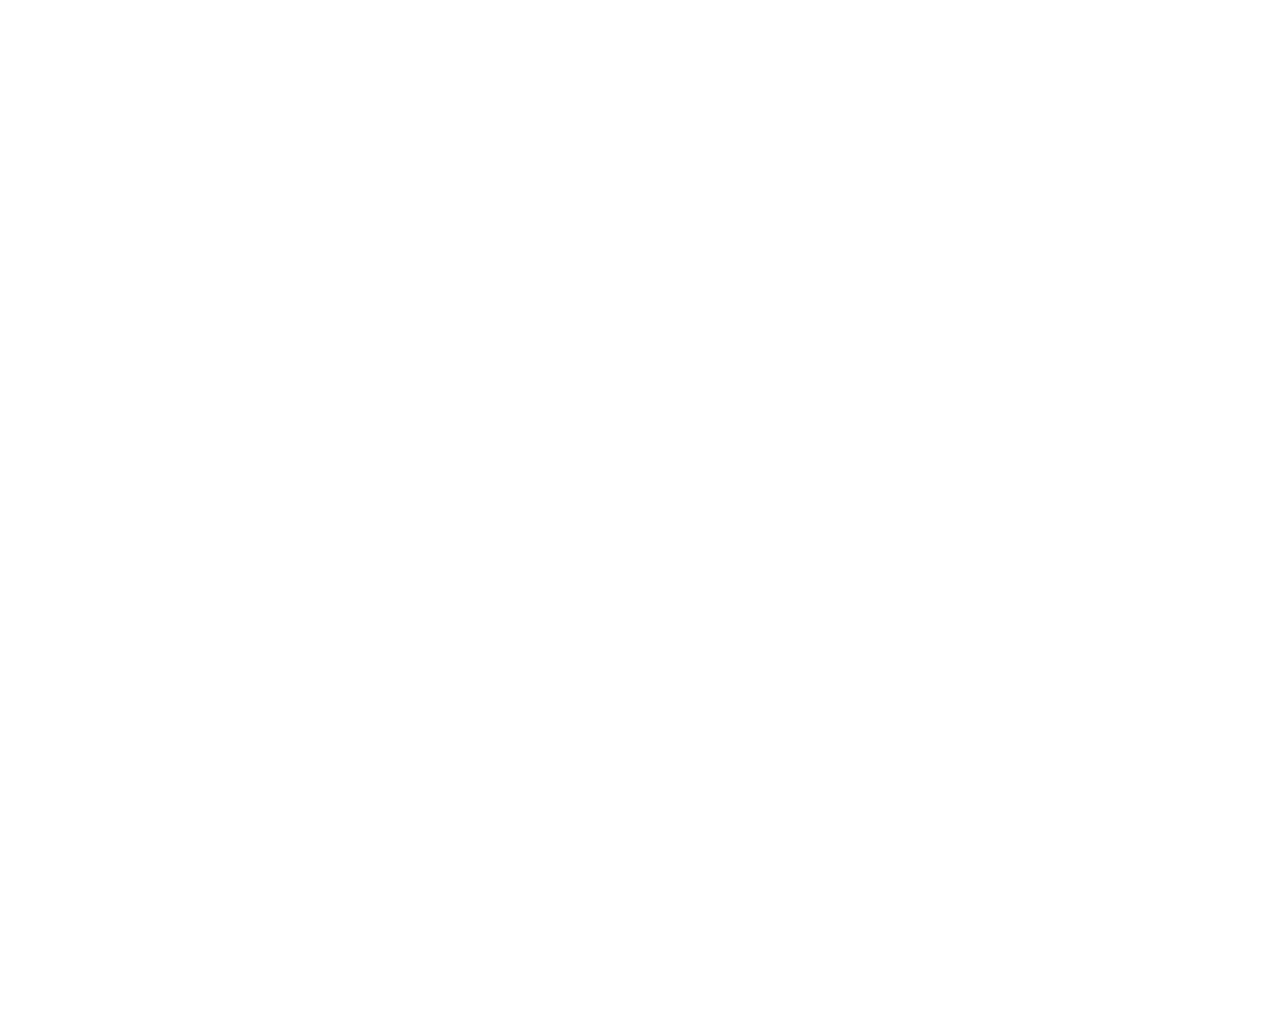
==== change password/index.html @ f47fa2d4 "change pass page -> initialization." ====
<!DOCTYPE html>
<html lang="en">
  <head>
    <meta charset="UTF-8" />
    <meta name="viewport" content="width=device-width, initial-scale=1.0" />
    <title>Change Password</title>
    <link rel="icon" type="image/x-icon" href="icons/nibble-icon.svg" />

    <link rel="stylesheet" href="styles.css" />
    <link rel="stylesheet" href="normalize.css" />
    <script src="script.js" defer></script>
    <link
      href="https://fonts.googleapis.com/css?family=Open Sans"
      rel="stylesheet"
    />
  </head>
  <body>
    <div class="all-signin"></div>
  </body>
</html>
---- change password/styles.css ----
*{
    font-family: 'Open Sans', Tahoma, Geneva, Verdana, sans-serif;
}


.all-signin{
    display: grid;
    width: 90rem;
    height: 64rem;

    grid-template-columns: repeat(1, 36rem) repeat(1, 54rem);
}
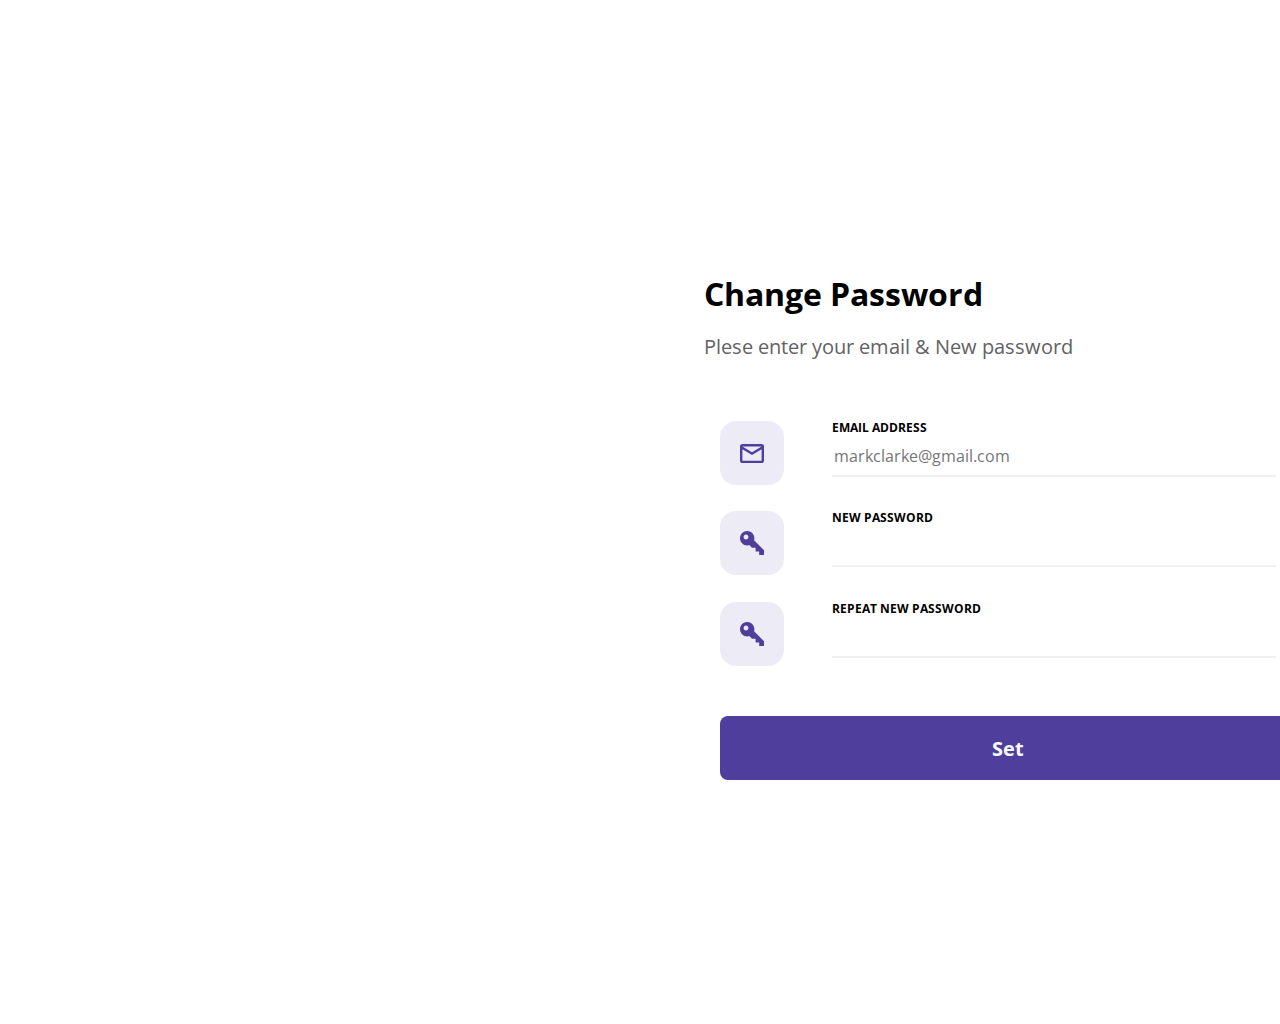
==== commit a5515744: "change pass page -> page implementation." ====
--- a/change password/index.html
+++ b/change password/index.html
@@ -15,6 +15,62 @@
     />
   </head>
   <body>
-    <div class="all-signin"></div>
+    <div class="change-password">
+      <div class="nibble-image"></div>
+
+      <div class="change-password-form">
+        <div class="form-welcoming">
+          <h3>Change Password</h3>
+          <h5>Plese enter your email & New password</h5>
+        </div>
+
+        <div class="change-password-inputs">
+          <form action="#">
+
+            <div class="input-box">
+              <img src="images/email-input.svg" alt="email input" />
+              <label for="email-input">EMAIL ADDRESS</label>
+              <br />
+              <input
+                type="email"
+                name="email-input"
+                id="email-input"
+                placeholder="markclarke@gmail.com"
+              />
+            </div>
+
+            <div class="input-box">
+              <img src="images/password-image.svg" alt="password image" />
+              <label for="password-input">NEW PASSWORD</label>
+              <br />
+              <input
+                type="password"
+                name="password-input"
+                id="password-input"
+              />
+            </div>
+
+            <div class="input-box">
+              <img src="images/password-image.svg" alt="password image" />
+              <label for="repeat-password-input">REPEAT NEW PASSWORD</label>
+              <br />
+              <input
+                type="password"
+                name="repeat-password-input"
+                id="repeat-password-input"
+              />
+            </div>
+
+            <div class="change-password-buttons">
+              <input
+                type="submit"
+                id="change-password-button"
+                value="Set"
+              />
+            </div>
+          </form>
+        </div>
+      </div>
+    </div>
   </body>
 </html>
--- a/change password/styles.css
+++ b/change password/styles.css
@@ -3,10 +3,102 @@
 }
 
 
-.all-signin{
+.change-password{
     display: grid;
     width: 90rem;
     height: 64rem;
-
     grid-template-columns: repeat(1, 36rem) repeat(1, 54rem);
 }
+
+.change-password .nibble-image{
+    background-image: url('images/signin-image.svg');
+    grid-column: 1;
+}
+
+
+.change-password-form{
+    display: flex;
+    flex-direction: column;
+    align-items: center;
+    justify-content: center;
+}
+
+.change-password-form .form-welcoming{
+    margin-left: -15rem;
+    margin-bottom: 2rem;
+}
+
+.change-password-form .form-welcoming h3{
+    font-size: 2rem;
+    font-weight: 700;
+}
+
+.change-password-form .form-welcoming h5{
+    font-size: 1.25rem;
+    font-weight: 400;
+    color: #626264;
+    line-height: 0.1rem;
+}
+
+.change-password-form .change-password-inputs{
+    display: flex;
+    flex-direction: column;
+}
+
+
+.change-password-form .change-password-inputs .input-box{
+    display: grid;
+    grid-template-columns: repeat(1, 4rem) repeat(1, 30.75rem);
+    grid-template-rows: repeat(1, 1.5rem) repeat(1, 3rem);
+}
+
+.change-password-form .change-password-inputs .input-box img{
+    grid-column: 1/2;
+    grid-row: 1/3;
+    margin-top: 0.5rem;
+}
+
+
+.change-password-form .change-password-inputs .input-box label{
+    grid-column: 2/3;
+    grid-row: 1/2;
+    font-size: 0.75rem;
+    font-weight: 700;
+    margin-top: 0.5rem;
+    margin-left: 3rem;
+}
+
+.change-password-form .change-password-inputs .input-box input{
+    grid-column: 2/3;
+    grid-row: 2/3;
+    border: 0;
+    border-bottom: #A3A3A429 solid 0.125rem;
+    margin-bottom: 0.5rem;
+    margin-left: 3rem;
+}
+
+#email-input:focus, #password-input:focus, #repeat-password-input:focus{
+    outline: 0;
+    border-bottom: #000 solid 0.125rem;;
+}
+
+#change-password-button{
+
+    width: 36rem;
+    height: 4rem;
+
+    background-color: #503E9D;
+    color: #F7FAFC;
+
+    font-size: 1.25rem;
+    font-weight: 700;
+
+    border: 0;
+    border-radius: 0.5rem;
+
+    margin-top: 2rem;
+}
+
+#signin-button:hover, #change-password-button:hover{
+    cursor: pointer;
+}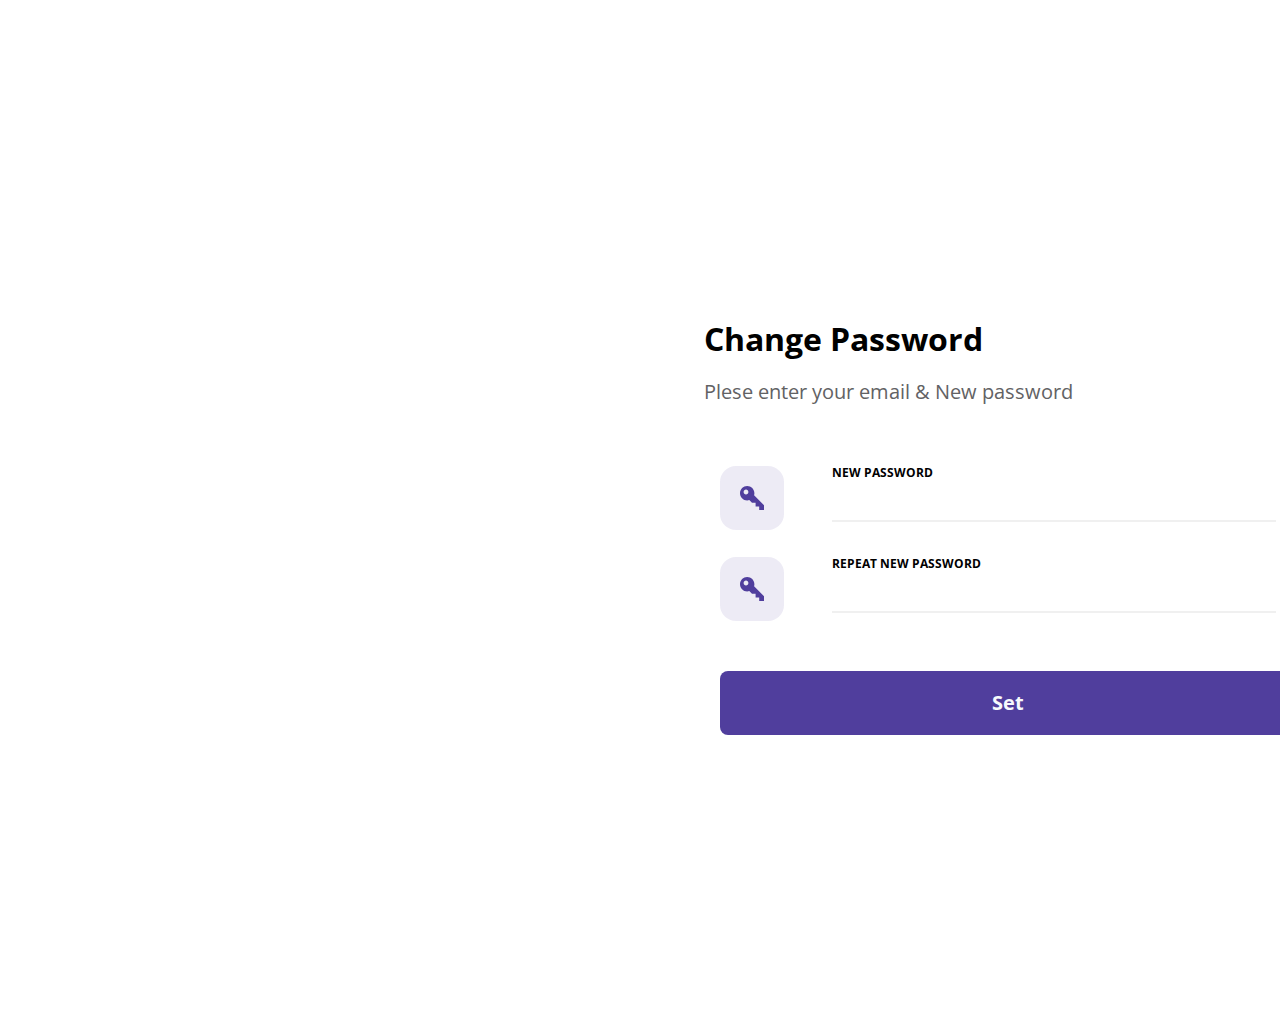
==== commit 75e036a0: "change pass page -> removing email input." ====
--- a/change password/index.html
+++ b/change password/index.html
@@ -26,18 +26,6 @@
 
         <div class="change-password-inputs">
           <form action="#">
-
-            <div class="input-box">
-              <img src="images/email-input.svg" alt="email input" />
-              <label for="email-input">EMAIL ADDRESS</label>
-              <br />
-              <input
-                type="email"
-                name="email-input"
-                id="email-input"
-                placeholder="markclarke@gmail.com"
-              />
-            </div>
 
             <div class="input-box">
               <img src="images/password-image.svg" alt="password image" />
--- a/change password/styles.css
+++ b/change password/styles.css
@@ -77,7 +77,7 @@
     margin-left: 3rem;
 }
 
-#email-input:focus, #password-input:focus, #repeat-password-input:focus{
+#password-input:focus, #repeat-password-input:focus{
     outline: 0;
     border-bottom: #000 solid 0.125rem;;
 }
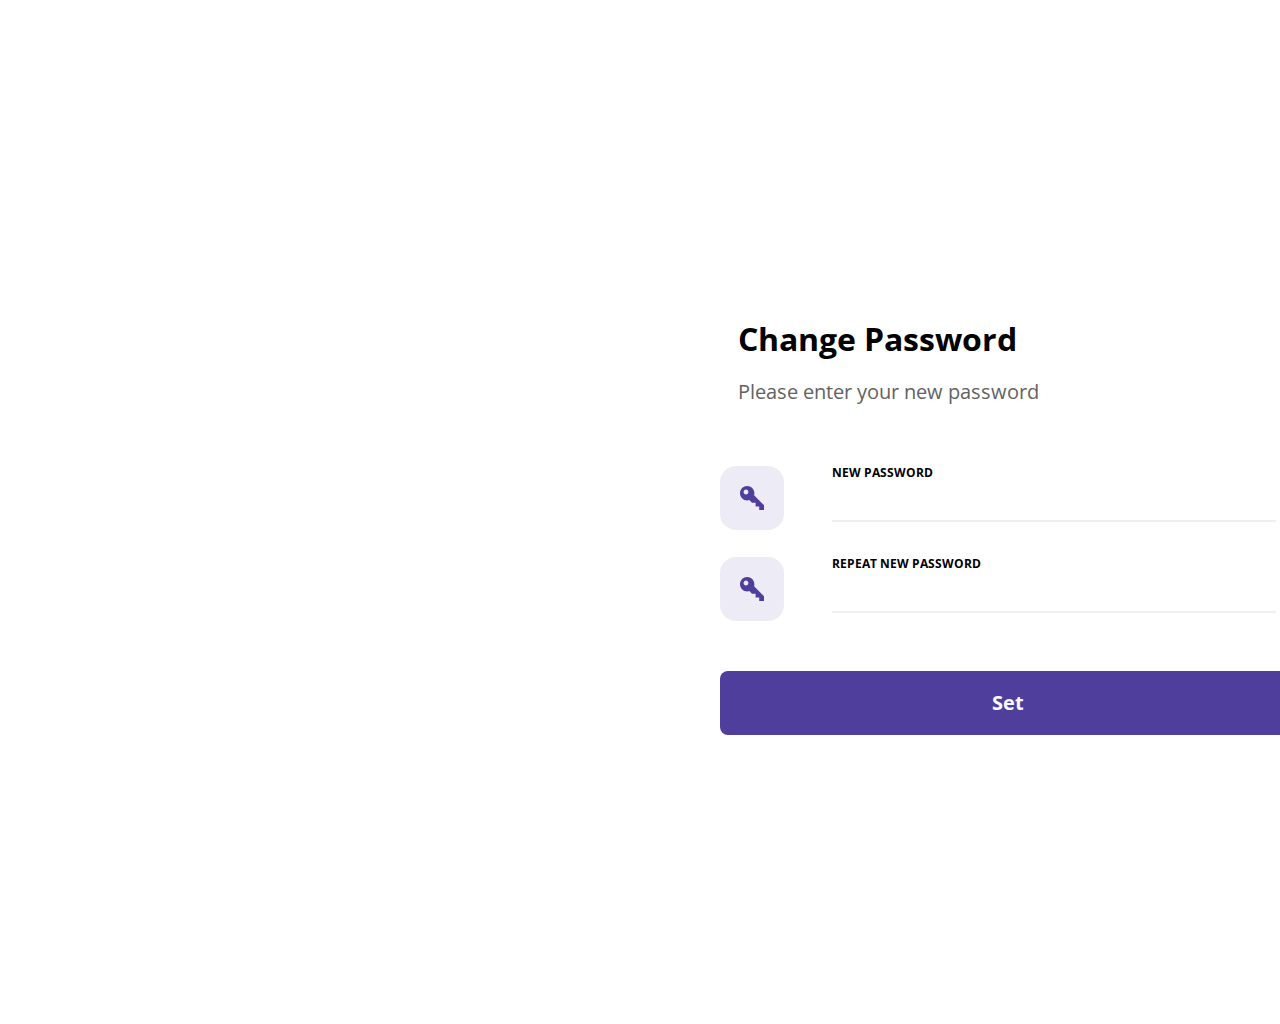
==== commit 50b65c35: "complete change password" ====
--- a/change password/index.html
+++ b/change password/index.html
@@ -9,6 +9,7 @@
     <link rel="stylesheet" href="styles.css" />
     <link rel="stylesheet" href="normalize.css" />
     <script src="script.js" defer></script>
+    <script src="api.js" defer></script>
     <link
       href="https://fonts.googleapis.com/css?family=Open Sans"
       rel="stylesheet"
@@ -21,7 +22,7 @@
       <div class="change-password-form">
         <div class="form-welcoming">
           <h3>Change Password</h3>
-          <h5>Plese enter your email & New password</h5>
+          <h5>Please enter your new password</h5>
         </div>
 
         <div class="change-password-inputs">
